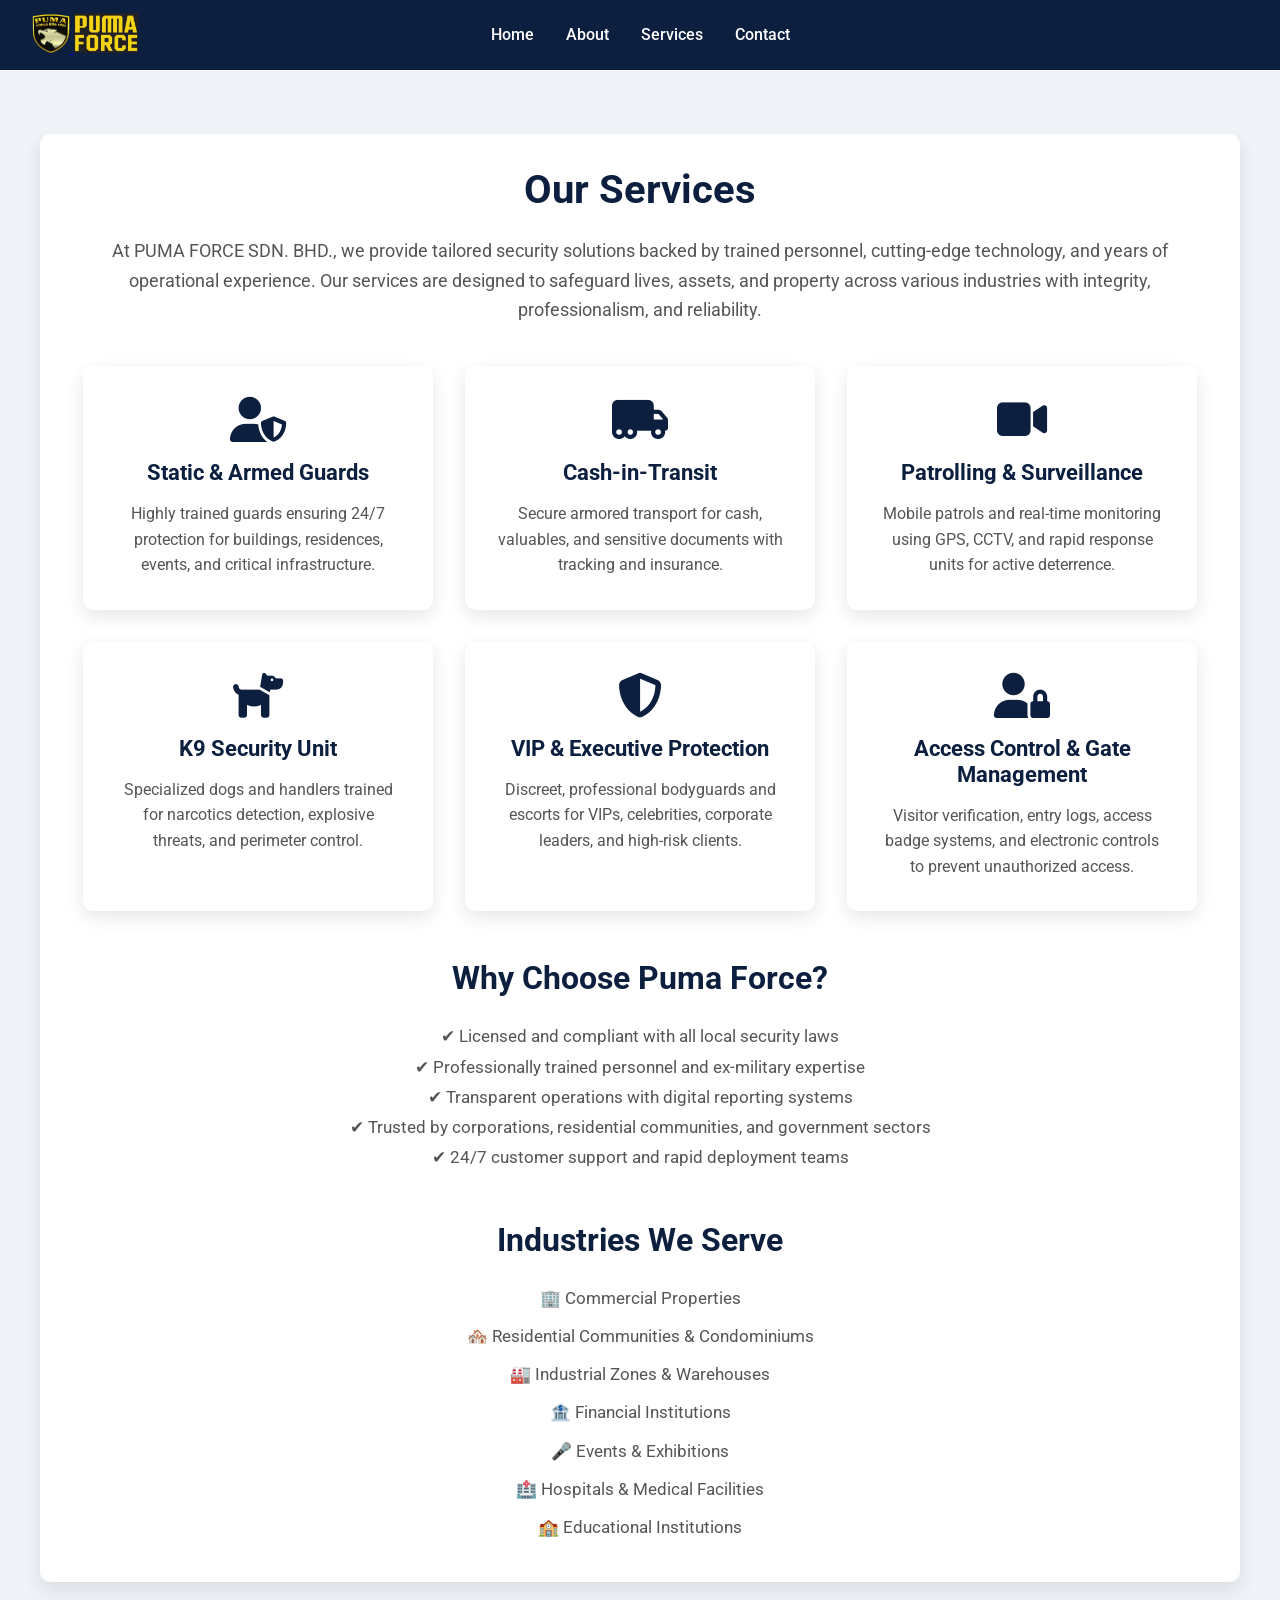
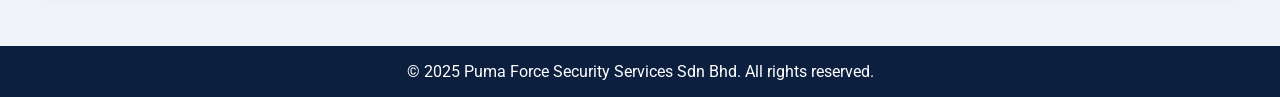
==== services.html @ 099d3fd9 "Add files via upload" ====
<!DOCTYPE html>
<html lang="en">
<head>
  <meta charset="UTF-8" />
  <meta name="viewport" content="width=device-width, initial-scale=1.0"/>
  <title>Services | PUMA FORCE SDN. BHD.</title>
  <link rel="icon" href="logopumaf.png" type="image/png">
  <link href="https://fonts.googleapis.com/css2?family=Roboto:wght@400;700&display=swap" rel="stylesheet">
  <link rel="stylesheet" href="https://cdnjs.cloudflare.com/ajax/libs/font-awesome/6.5.0/css/all.min.css" />

  <style>
    * {
      box-sizing: border-box;
      margin: 0;
      padding: 0;
      font-family: 'Roboto', sans-serif;
    }

    body {
      background-color: #f0f4f8;
      color: #333;
    }

    nav {
      background-color: #0c1f3f;
      display: flex;
      align-items: center;
      justify-content: space-between;
      flex-wrap: wrap;
      padding: 0.8rem 2rem;
      position: relative;
    }

    .nav-logo img {
      height: 40px;
      width: auto;
    }

    .nav-center {
      position: absolute;
      left: 50%;
      transform: translateX(-50%);
      display: flex;
      gap: 2rem;
    }

    .nav-center a {
      color: #fff;
      text-decoration: none;
      font-weight: 500;
      transition: color 0.3s ease;
    }

    .nav-center a:hover {
      color: #ffaa00;
    }

    section.services-section {
      max-width: 1200px;
      margin: 4rem auto;
      padding: 2rem;
      background: white;
      border-radius: 10px;
      box-shadow: 0 8px 20px rgba(0, 0, 0, 0.1);
    }

    section.services-section h2 {
      text-align: center;
      font-size: 2.5rem;
      margin-bottom: 1.5rem;
      color: #0c1f3f;
    }

    .intro {
      text-align: center;
      color: #555;
      font-size: 1.1rem;
      margin-bottom: 2.5rem;
      line-height: 1.7;
    }

    .services {
      display: flex;
      flex-wrap: wrap;
      justify-content: center;
      gap: 2rem;
    }

    .card {
      background-color: #ffffff;
      border-radius: 10px;
      padding: 2rem;
      box-shadow: 0 6px 18px rgba(0, 0, 0, 0.1);
      flex: 1 1 300px;
      max-width: 350px;
      transition: transform 0.3s ease, box-shadow 0.3s ease;
      text-align: center;
    }

    .card:hover {
      transform: scale(1.03);
      box-shadow: 0 10px 20px rgba(0, 0, 0, 0.15);
    }

    .card i {
      font-size: 2.8rem;
      color: #0c1f3f;
      margin-bottom: 1rem;
    }

    .card h3 {
      color: #0c1f3f;
      margin-bottom: 1rem;
      font-size: 1.4rem;
    }

    .card p {
      color: #555;
      line-height: 1.6;
      font-size: 1rem;
    }

    .section-title {
      text-align: center;
      font-size: 2rem;
      margin: 3rem 0 1.5rem;
      color: #0c1f3f;
    }

    .why-us,
    .industries {
      max-width: 1000px;
      margin: 0 auto;
      text-align: center;
      color: #555;
      font-size: 1.05rem;
      line-height: 1.8;
    }

    .industries ul {
      list-style: none;
      padding: 0;
      margin-top: 1rem;
    }

    .industries ul li {
      margin: 0.5rem 0;
    }

    footer {
      background-color: #0c1f3f;
      color: white;
      text-align: center;
      padding: 1rem;
      margin-top: 4rem;
    }

    @media (max-width: 768px) {
      nav {
        flex-direction: column;
        align-items: center;
      }

      .nav-center {
        position: static;
        transform: none;
        margin-top: 1rem;
        flex-wrap: wrap;
        justify-content: center;
      }

      .services {
        flex-direction: column;
        align-items: center;
      }

      section.services-section h2 {
        font-size: 2rem;
      }

      .card {
        max-width: 90%;
      }
    }
  </style>
</head>
<body>

  <nav>
    <div class="nav-logo">
      <a href="index.html">
        <img src="logopumaf.png" alt="Pumaforce Logo" />
        <img src="PumaName.png" alt="Pumaforce name" />
      </a>
    </div>
    <div class="nav-center">
      <a href="index.html">Home</a>
      <a href="about.html">About</a>
      <a href="services.html">Services</a>
      <a href="contact.html">Contact</a>
    </div>
  </nav>

  <section class="services-section">
    <h2>Our Services</h2>
    <p class="intro">
      At PUMA FORCE SDN. BHD., we provide tailored security solutions backed by trained personnel, cutting-edge technology, and years of operational experience.
      Our services are designed to safeguard lives, assets, and property across various industries with integrity, professionalism, and reliability.
    </p>

    <div class="services">
      <div class="card">
        <i class="fas fa-user-shield"></i>
        <h3>Static & Armed Guards</h3>
        <p>Highly trained guards ensuring 24/7 protection for buildings, residences, events, and critical infrastructure.</p>
      </div>
      <div class="card">
        <i class="fas fa-truck-moving"></i>
        <h3>Cash-in-Transit</h3>
        <p>Secure armored transport for cash, valuables, and sensitive documents with tracking and insurance.</p>
      </div>
      <div class="card">
        <i class="fas fa-video"></i>
        <h3>Patrolling & Surveillance</h3>
        <p>Mobile patrols and real-time monitoring using GPS, CCTV, and rapid response units for active deterrence.</p>
      </div>
      <div class="card">
        <i class="fas fa-dog"></i>
        <h3>K9 Security Unit</h3>
        <p>Specialized dogs and handlers trained for narcotics detection, explosive threats, and perimeter control.</p>
      </div>
      <div class="card">
        <i class="fas fa-shield-alt"></i>
        <h3>VIP & Executive Protection</h3>
        <p>Discreet, professional bodyguards and escorts for VIPs, celebrities, corporate leaders, and high-risk clients.</p>
      </div>
      <div class="card">
        <i class="fas fa-user-lock"></i>
        <h3>Access Control & Gate Management</h3>
        <p>Visitor verification, entry logs, access badge systems, and electronic controls to prevent unauthorized access.</p>
      </div>
    </div>

    <h3 class="section-title">Why Choose Puma Force?</h3>
    <div class="why-us">
      <p>
        ✔ Licensed and compliant with all local security laws<br>
        ✔ Professionally trained personnel and ex-military expertise<br>
        ✔ Transparent operations with digital reporting systems<br>
        ✔ Trusted by corporations, residential communities, and government sectors<br>
        ✔ 24/7 customer support and rapid deployment teams
      </p>
    </div>

    <h3 class="section-title">Industries We Serve</h3>
    <div class="industries">
      <ul>
        <li>🏢 Commercial Properties</li>
        <li>🏘️ Residential Communities & Condominiums</li>
        <li>🏭 Industrial Zones & Warehouses</li>
        <li>🏦 Financial Institutions</li>
        <li>🎤 Events & Exhibitions</li>
        <li>🏥 Hospitals & Medical Facilities</li>
        <li>🏫 Educational Institutions</li>
      </ul>
    </div>
  </section>

  <footer>
    &copy; 2025 Puma Force Security Services Sdn Bhd. All rights reserved.
  </footer>

</body>
</html>
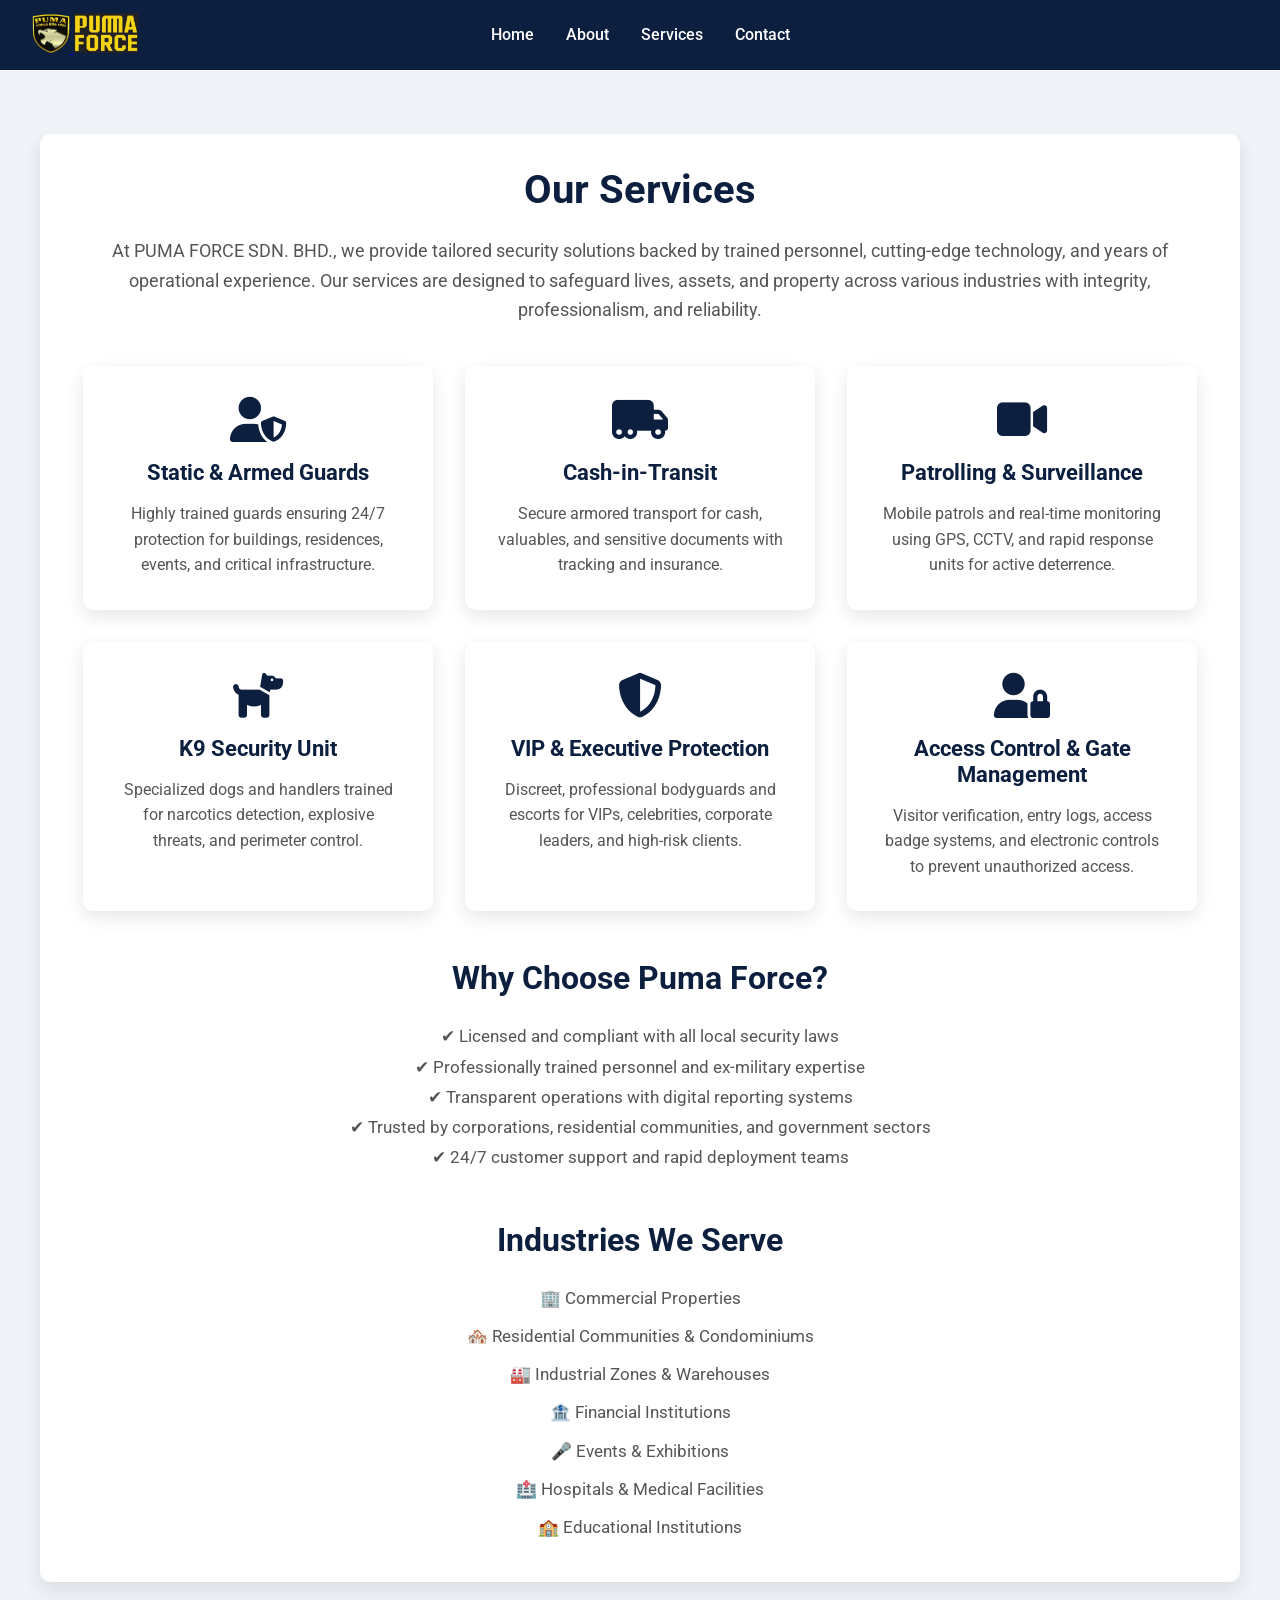
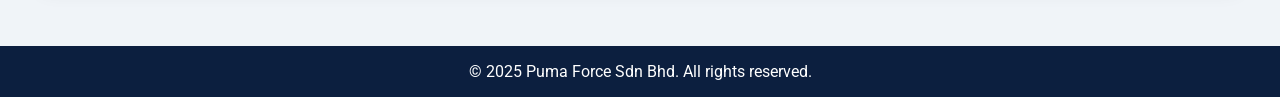
==== commit e2a3f1a5: "Update services.html" ====
--- a/services.html
+++ b/services.html
@@ -267,7 +267,7 @@
   </section>
 
   <footer>
-    &copy; 2025 Puma Force Security Services Sdn Bhd. All rights reserved.
+    &copy; 2025 Puma Force Sdn Bhd. All rights reserved.
   </footer>
 
 </body>
